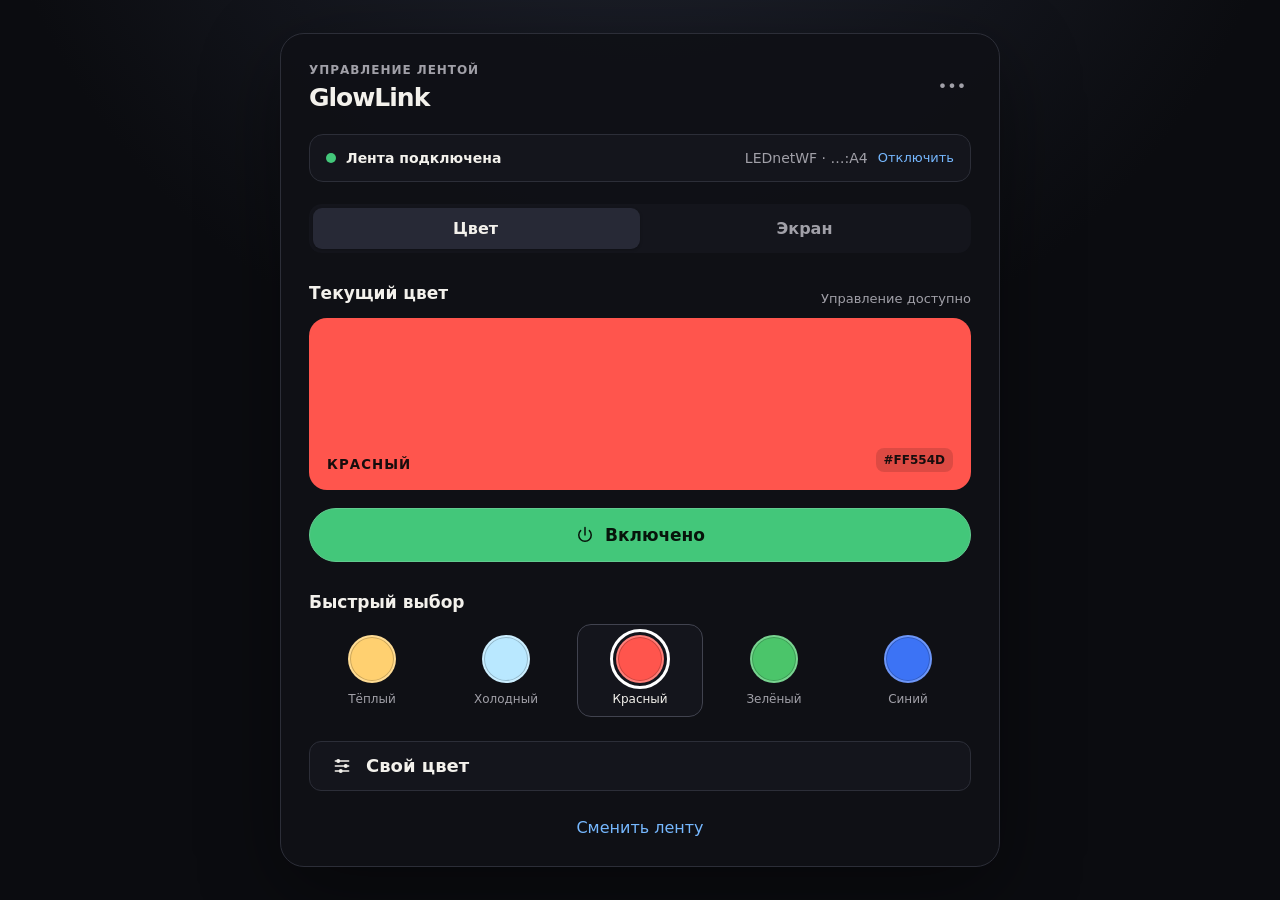
==== docs/mockups/led-control-mvp.html @ 6e4d5024 "feat: brand release as GlowLink" ====
<!doctype html>
<html lang="ru">
<head>
  <meta charset="utf-8">
  <meta name="viewport" content="width=device-width, initial-scale=1">
  <title>GlowLink — полный прототип</title>
  <style>
    :root {
      color-scheme: dark;
      --bg: #0b0c10; --surface: #14151c; --surface-2: #20212a;
      --hover: #1b1d26; --line: #2c2e38; --text: #f3f1ec;
      --muted: #a1a0a8; --accent: #ff554d; --good: #43c77a;
      --blue: #76b8ff; --danger: #ff8d87;
      font-family: "Segoe UI Variable", "Segoe UI", system-ui, sans-serif;
    }
    * { box-sizing: border-box; }
    body {
      min-height: 100vh; margin: 0; display: grid; place-items: center;
      padding: 24px; color: var(--text); overflow-x: hidden;
      background: radial-gradient(circle at 50% -30%, #222633, var(--bg) 50%);
    }
    button, input, select { font: inherit; }
    button { cursor: pointer; }
    button:disabled { cursor: not-allowed; opacity: .45; }
    [hidden] { display: none !important; }
    .app {
      width: min(100%, 720px); min-height: 620px; padding: 28px;
      border: 1px solid var(--line); border-radius: 24px;
      background: rgba(15, 16, 22, .94); box-shadow: 0 24px 80px #0006;
      animation: enter .5s cubic-bezier(.2,.8,.2,1) both;
    }
    .top, .device, .tabs, .power, .presets, .section-head, .device-card,
    .status, .sheet-head, .row, .toggle-row { display: flex; align-items: center; }
    .top, .section-head, .sheet-head, .toggle-row { justify-content: space-between; }
    .top { margin-bottom: 22px; }
    .eyebrow {
      margin: 0 0 3px; color: var(--muted); font-size: 12px; font-weight: 700;
      letter-spacing: .08em; text-transform: uppercase;
    }
    h1 { margin: 0; font-size: 25px; letter-spacing: -.04em; }
    h2 { margin: 0 0 8px; font-size: 22px; letter-spacing: -.025em; }
    h3 { margin: 0; font-size: 17px; }
    p { line-height: 1.45; }
    .lead { max-width: 540px; margin: 0 0 24px; color: var(--muted); }
    .hint { margin: 10px 0 0; color: var(--muted); font-size: 13px; }
    .icon {
      width: 20px; height: 20px; fill: none; stroke: currentColor;
      stroke-width: 1.8; stroke-linecap: round; stroke-linejoin: round;
    }
    .icon-button {
      display: grid; place-items: center; width: 38px; height: 38px; padding: 0;
      border: 0; border-radius: 10px; color: var(--muted); background: transparent;
    }
    .icon-button:hover { color: var(--text); background: var(--surface); }
    .settings { position: relative; }
    .menu {
      position: absolute; z-index: 5; top: 42px; right: 0; width: 235px;
      padding: 6px; border: 1px solid var(--line); border-radius: 12px;
      background: var(--surface-2); box-shadow: 0 12px 32px #0008;
      animation: panel-in .18s ease both;
    }
    .menu button {
      width: 100%; padding: 11px; border: 0; border-radius: 8px;
      color: var(--text); background: transparent; text-align: left;
    }
    .menu button:hover { background: #30323e; }
    .menu .danger-text { color: #ff9d98; }
    .device {
      gap: 10px; min-width: 0; padding: 15px 16px;
      border: 1px solid var(--line); border-radius: 14px; background: var(--surface);
    }
    .dot {
      width: 10px; height: 10px; flex: 0 0 auto; border-radius: 50%;
      background: var(--good); box-shadow: 0 0 0 0 #43c77a77;
      animation: pulse 2.4s ease-out infinite;
    }
    .dot.offline { background: #777985; box-shadow: none; animation: none; }
    .device strong { font-size: 14px; }
    .device span {
      overflow: hidden; margin-left: auto; color: var(--muted);
      text-overflow: ellipsis; white-space: nowrap; font-size: 14px;
    }
    .text-button {
      padding: 0; border: 0; color: var(--blue); background: transparent;
      font-size: 13px;
    }
    .tabs {
      position: relative; gap: 4px; margin: 22px 0 28px; padding: 4px;
      border-radius: 13px; background: var(--surface);
    }
    .tab {
      position: relative; z-index: 1; width: 50%; padding: 11px; border: 0;
      border-radius: 9px; color: var(--muted); background: transparent;
      font-weight: 650;
    }
    .tab.active { color: var(--text); }
    .tab-indicator {
      position: absolute; inset: 4px auto 4px 4px; width: calc(50% - 4px);
      border-radius: 9px; background: #272936; box-shadow: 0 1px 3px #0004;
      transition: transform .3s cubic-bezier(.2,.8,.2,1);
    }
    .tab-indicator.screen { transform: translateX(100%); }
    .view, .panel { animation: panel-in .3s cubic-bezier(.2,.8,.2,1) both; }
    .section-head { gap: 16px; margin-bottom: 12px; }
    .preview {
      height: 172px; display: flex; align-items: end; justify-content: space-between;
      padding: 18px; border-radius: 18px; color: #170d0d;
      background: var(--accent); transition: background .2s, opacity .2s;
    }
    .preview small {
      font-weight: 750; letter-spacing: .08em; text-transform: uppercase;
    }
    .preview-code {
      padding: 5px 8px; border-radius: 8px; background: #0002;
      font-size: 12px; font-weight: 700;
    }
    .power {
      justify-content: center; gap: 10px; width: 100%; margin: 18px 0 30px;
      padding: 16px; border: 1px solid #61cb8f; border-radius: 999px;
      color: #07140b; background: var(--good); font-size: 17px; font-weight: 750;
      transition: transform .2s, background .25s, color .25s, border-color .25s;
    }
    .power:hover { transform: translateY(-2px); }
    .power.off { border-color: var(--line); color: var(--text); background: var(--surface); }
    .presets {
      display: grid; grid-template-columns: repeat(5, minmax(0, 1fr)); gap: 8px;
    }
    .preset {
      display: grid; gap: 9px; justify-items: center; min-width: 0; padding: 10px 4px;
      border: 1px solid transparent; border-radius: 14px; color: var(--muted);
      background: transparent; font-size: 12px; transition: color .2s, background .2s, border-color .2s;
    }
    .swatch {
      width: 48px; height: 48px; border: 2px solid #ffffff40;
      border-radius: 50%; background: var(--swatch); box-shadow: inset 0 0 0 1px #0003;
    }
    .preset:hover, .preset.active { color: var(--text); background: var(--surface); }
    .preset.active { border-color: #41434f; }
    .preset:hover .swatch, .preset.active .swatch {
      outline: 3px solid white; outline-offset: 3px;
    }
    .primary, .secondary, .danger-button {
      width: 100%; min-height: 50px; padding: 13px 16px;
      border-radius: 12px; font-weight: 700;
    }
    .primary { border: 1px solid #82c2ff; color: #07101a; background: var(--blue); }
    .secondary { border: 1px solid var(--line); color: var(--text); background: var(--surface); }
    .danger-button { border: 1px solid #633; color: #ffaaa5; background: #2a1719; }
    .primary:hover { background: #92caff; }
    .secondary:hover { background: var(--hover); }
    .custom {
      display: flex; align-items: center; justify-content: flex-start;
      gap: 14px; margin-top: 24px; padding-inline: 22px;
      font-size: 18px;
    }
    .custom .icon { flex: 0 0 auto; }
    .link {
      display: block; width: fit-content; margin: 26px auto 0;
      border: 0; color: var(--blue); background: transparent;
    }
    .screen-preview {
      margin: 16px 0; color: #fff;
      background: linear-gradient(135deg, #5771b5, #e9ae82);
    }
    .field-group { display: grid; gap: 7px; margin-bottom: 17px; }
    label { color: #d6d4cf; font-size: 14px; font-weight: 650; }
    .field {
      width: 100%; min-height: 48px; padding: 11px 13px;
      border: 1px solid var(--line); border-radius: 11px;
      color: var(--text); background: var(--surface); outline: none;
    }
    .field:focus { border-color: var(--blue); box-shadow: 0 0 0 3px #76b8ff20; }
    .custom-select { position: relative; }
    .select-trigger {
      display: flex; align-items: center; justify-content: space-between; gap: 14px;
      width: 100%; min-height: 50px; padding: 11px 14px;
      border: 1px solid var(--line); border-radius: 12px;
      color: var(--text); background: var(--surface); text-align: left;
      transition: border-color .2s, background .2s, box-shadow .2s;
    }
    .select-trigger:hover { border-color: #454854; background: var(--hover); }
    .select-trigger:focus-visible, .custom-select.open .select-trigger {
      border-color: var(--blue); outline: none; box-shadow: 0 0 0 3px #76b8ff20;
    }
    .select-chevron {
      width: 18px; height: 18px; flex: 0 0 auto; color: #f3f1ec;
      transition: transform .22s cubic-bezier(.2,.8,.2,1);
    }
    .custom-select.open .select-chevron { transform: rotate(180deg); }
    .select-options {
      position: absolute; z-index: 7; top: calc(100% + 8px); left: 0; right: 0;
      display: grid; gap: 3px; padding: 6px;
      border: 1px solid #393b46; border-radius: 13px;
      background: var(--surface-2); box-shadow: 0 18px 42px #000a;
      transform-origin: top; animation: select-in .18s cubic-bezier(.2,.8,.2,1) both;
    }
    .select-option {
      display: flex; align-items: center; justify-content: space-between; gap: 12px;
      width: 100%; min-height: 44px; padding: 10px 11px; border: 0;
      border-radius: 9px; color: var(--text); background: transparent; text-align: left;
    }
    .select-option:hover, .select-option:focus-visible {
      outline: none; background: #30323e;
    }
    .select-option[aria-selected="true"] { color: #b9dcff; }
    .select-check { width: 18px; height: 18px; opacity: 0; color: var(--blue); }
    .select-option[aria-selected="true"] .select-check { opacity: 1; }
    .status {
      gap: 10px; margin: 18px 0; padding: 13px 14px;
      border: 1px solid var(--line); border-radius: 12px;
      color: var(--muted); background: var(--surface); font-size: 14px;
    }
    .status.good { border-color: #285d40; color: #a0e9bc; background: #102219; }
    .status.busy { border-color: #36536d; color: #b8dcff; background: #111e2a; }
    .spinner {
      width: 16px; height: 16px; flex: 0 0 auto;
      border: 2px solid #76b8ff55; border-top-color: var(--blue);
      border-radius: 50%; animation: spin .7s linear infinite;
    }
    .empty-icon {
      display: grid; place-items: center; width: 58px; height: 58px;
      margin: 24px 0 18px; border: 1px solid var(--line);
      border-radius: 18px; color: var(--blue); background: var(--surface);
    }
    .empty-icon .icon, .device-mark .icon { display: block; }
    .device-list { display: grid; gap: 10px; margin: 18px 0; }
    .device-card {
      width: 100%; gap: 13px; padding: 15px; border: 1px solid var(--line);
      border-radius: 14px; color: var(--text); background: var(--surface);
      text-align: left; transition: border-color .2s, background .2s, transform .2s;
    }
    .device-card:hover {
      border-color: #565966; background: var(--hover); transform: translateY(-2px);
    }
    .device-mark {
      display: grid; place-items: center; width: 42px; height: 42px;
      flex: 0 0 auto; border-radius: 12px; color: var(--blue); background: #1b2b3a;
    }
    .device-card strong, .device-card small { display: block; }
    .device-card small { margin-top: 3px; color: var(--muted); }
    .badge {
      margin-left: auto; padding: 5px 8px; border-radius: 999px;
      color: #a0e9bc; background: #183326; font-size: 11px; font-weight: 750;
    }
    .signal { margin-left: auto; color: var(--muted); font-size: 13px; }
    .overlay {
      position: fixed; z-index: 10; inset: 0; display: grid; place-items: center;
      padding: 24px; background: #050609c9; backdrop-filter: blur(7px);
      animation: fade .18s ease both;
    }
    .sheet {
      width: min(100%, 560px); max-height: min(88vh, 720px); overflow: auto;
      padding: 24px; border: 1px solid #393b46; border-radius: 20px;
      background: #111219; box-shadow: 0 24px 80px #000b;
      animation: sheet-in .28s cubic-bezier(.2,.8,.2,1) both;
    }
    .sheet-head { gap: 16px; margin-bottom: 20px; }
    .sheet-head h2 { margin: 0; }
    .exact-grid { display: grid; grid-template-columns: repeat(3, 1fr); gap: 10px; }
    .color-picker-area {
      position: relative; height: 270px; margin-bottom: 18px; overflow: hidden;
      border: 1px solid #ffffff30; border-radius: 15px;
      background-color: hsl(var(--picker-hue, 2) 100% 50%);
      box-shadow: inset 0 0 0 1px #0003; cursor: crosshair;
      touch-action: none; user-select: none;
    }
    .color-picker-area::before, .color-picker-area::after {
      content: ""; position: absolute; inset: 0; pointer-events: none;
    }
    .color-picker-area::before {
      background: linear-gradient(90deg, #fff, transparent);
    }
    .color-picker-area::after {
      background: linear-gradient(0deg, #000, transparent);
    }
    .picker-cursor {
      position: absolute; z-index: 1; left: 70%; top: 0%; width: 22px; height: 22px;
      border: 3px solid #fff; border-radius: 50%; box-shadow: 0 1px 5px #000c;
      transform: translate(-50%, -50%); pointer-events: none;
    }
    .hue-slider {
      height: 18px; margin: 2px 0; border-radius: 999px;
      background: linear-gradient(90deg, #f00, #ff0, #0f0, #0ff, #00f, #f0f, #f00);
      appearance: none; accent-color: transparent;
    }
    .hue-slider::-webkit-slider-thumb {
      width: 22px; height: 22px; border: 3px solid #fff; border-radius: 50%;
      background: transparent; box-shadow: 0 1px 5px #000b; appearance: none;
    }
    .hue-slider::-moz-range-thumb {
      width: 16px; height: 16px; border: 3px solid #fff; border-radius: 50%;
      background: transparent; box-shadow: 0 1px 5px #000b;
    }
    input[type="range"] { width: 100%; accent-color: var(--blue); }
    .toggle-row { gap: 20px; padding: 14px 0; border-top: 1px solid var(--line); }
    .toggle-copy strong, .toggle-copy small { display: block; }
    .toggle-copy small { margin-top: 3px; color: var(--muted); }
    .switch { position: relative; width: 46px; height: 27px; flex: 0 0 auto; }
    .switch input { position: absolute; opacity: 0; }
    .switch span { position: absolute; inset: 0; border-radius: 999px; background: #353743; }
    .switch span::after {
      content: ""; position: absolute; top: 4px; left: 4px; width: 19px;
      height: 19px; border-radius: 50%; background: white; transition: .2s;
    }
    .switch input:checked + span { background: var(--blue); }
    .switch input:checked + span::after { transform: translateX(19px); }
    .diagnostic {
      min-height: 160px; margin: 0 0 18px; padding: 14px; overflow: auto;
      border: 1px solid var(--line); border-radius: 12px;
      color: #c6c8d4; background: #090a0e;
      font: 12px/1.55 "Cascadia Mono", Consolas, monospace; white-space: pre-wrap;
    }
    .confirm { text-align: center; }
    .confirm-icon {
      display: grid; place-items: center; width: 58px; height: 58px;
      margin: 0 auto 16px; border-radius: 18px;
      color: #ff9d98; background: #2a1719;
    }
    .row { gap: 10px; }
    .row > * { flex: 1; }
    .toast {
      position: fixed; z-index: 20; left: 50%; bottom: 24px;
      max-width: calc(100% - 32px); padding: 12px 16px;
      border: 1px solid #356047; border-radius: 12px;
      color: #b4f0ca; background: #14251b; box-shadow: 0 10px 32px #0009;
      transform: translateX(-50%); animation: toast-in .25s ease both;
    }
    @keyframes enter { from { opacity: 0; transform: translateY(16px) scale(.985); } }
    @keyframes panel-in { from { opacity: 0; transform: translateY(8px); } }
    @keyframes sheet-in { from { opacity: 0; transform: translateY(16px) scale(.98); } }
    @keyframes select-in { from { opacity: 0; transform: translateY(-5px) scale(.985); } }
    @keyframes fade { from { opacity: 0; } }
    @keyframes spin { to { transform: rotate(360deg); } }
    @keyframes pulse { 70% { box-shadow: 0 0 0 0 #43c77a77; } 100% { box-shadow: 0 0 0 8px transparent; } }
    @keyframes toast-in { from { opacity: 0; transform: translate(-50%, 10px); } }
    @media (prefers-reduced-motion: reduce) {
      *, *::before, *::after { animation-duration: .01ms !important; transition-duration: .01ms !important; }
    }
    @media (max-width: 520px) {
      body { padding: 0; place-items: stretch; }
      .app { min-height: 100vh; padding: 22px 16px 80px; border: 0; border-radius: 0; }
      .device { flex-wrap: wrap; }
      .device span { width: calc(100% - 20px); margin-left: 20px; }
      .preview { height: 150px; }
      .swatch { width: 40px; height: 40px; }
      .preset { font-size: 11px; }
      .overlay { align-items: end; padding: 0; }
      .sheet { width: 100%; max-height: 92vh; border-radius: 22px 22px 0 0; padding: 22px 16px 28px; }
      .exact-grid { grid-template-columns: 1fr; }
      .badge { display: none; }
    }
  </style>
</head>
<body>
  <main class="app">
    <header class="top">
      <div><p class="eyebrow">Управление лентой</p><h1>GlowLink</h1></div>
      <div class="settings" id="menu-wrap">
        <button class="icon-button" id="more" aria-label="Дополнительные действия" aria-expanded="false">•••</button>
        <div class="menu" id="menu" hidden>
          <button type="button" data-modal="settings">Настройки</button>
          <button type="button" data-modal="diagnostic">Диагностика подключения</button>
          <button type="button" class="danger-text" data-modal="forget">Забыть ленту</button>
        </div>
      </div>
    </header>

    <section class="view" id="control-view">
      <section class="device">
        <i class="dot" id="link-dot"></i><strong id="link-label">Лента подключена</strong>
        <span>LEDnetWF · …:A4</span>
        <button class="text-button" id="connection-toggle">Отключить</button>
      </section>
      <nav class="tabs" aria-label="Режим управления">
        <span class="tab-indicator" id="tab-indicator"></span>
        <button class="tab active" data-tab="color">Цвет</button>
        <button class="tab" data-tab="screen">Экран</button>
      </nav>
      <section class="panel" id="color-panel">
        <div class="section-head"><h3>Текущий цвет</h3><span class="hint">Управление доступно</span></div>
        <div class="preview" id="color-preview">
          <small id="color-name">Красный</small><span class="preview-code" id="color-code">#FF554D</span>
        </div>
        <button class="power" id="power">
          <svg class="icon" viewBox="0 0 24 24"><path d="M12 3v9m5.25-5.25a7.5 7.5 0 1 1-10.5 0"/></svg>
          <span>Включено</span>
        </button>
        <div class="section-head"><h3>Быстрый выбор</h3></div>
        <div class="presets">
          <button class="preset" data-color="#FFD070" data-name="Тёплый"><i class="swatch" style="--swatch:#ffd070"></i>Тёплый</button>
          <button class="preset" data-color="#B9E8FF" data-name="Холодный"><i class="swatch" style="--swatch:#b9e8ff"></i>Холодный</button>
          <button class="preset active" data-color="#FF554D" data-name="Красный"><i class="swatch" style="--swatch:#ff554d"></i>Красный</button>
          <button class="preset" data-color="#4BC56A" data-name="Зелёный"><i class="swatch" style="--swatch:#4bc56a"></i>Зелёный</button>
          <button class="preset" data-color="#3C73F5" data-name="Синий"><i class="swatch" style="--swatch:#3c73f5"></i>Синий</button>
        </div>
        <button class="secondary custom" id="custom-color">
          <svg class="icon" viewBox="0 0 24 24" aria-hidden="true"><path d="M4 6h16M4 12h16M4 18h16M9 6a1.5 1.5 0 1 0-3 0 1.5 1.5 0 0 0 3 0ZM18 12a1.5 1.5 0 1 0-3 0 1.5 1.5 0 0 0 3 0ZM12 18a1.5 1.5 0 1 0-3 0 1.5 1.5 0 0 0 3 0Z"/></svg>
          Свой цвет
        </button>
      </section>
      <section class="panel" id="screen-panel" hidden>
        <h2>Синхронизация с экраном</h2>
        <p class="lead">Лента повторяет средний цвет выбранного монитора — одним цветом, без зон.</p>
        <div class="field-group">
          <label id="monitor-label">Монитор</label>
          <div class="custom-select" id="monitor-select">
            <button class="select-trigger" id="monitor-trigger" type="button" aria-haspopup="listbox" aria-expanded="false" aria-labelledby="monitor-label monitor-value">
              <span id="monitor-value">Основной монитор · 1920 × 1080</span>
              <svg class="icon select-chevron" viewBox="0 0 24 24" aria-hidden="true"><path d="m7 9.5 5 5 5-5"/></svg>
            </button>
            <div class="select-options" id="monitor-options" role="listbox" aria-labelledby="monitor-label" hidden>
              <button class="select-option" type="button" role="option" aria-selected="true" data-value="Основной монитор · 1920 × 1080">
                <span>Основной монитор · 1920 × 1080</span>
                <svg class="icon select-check" viewBox="0 0 24 24" aria-hidden="true"><path d="m5 12.5 4.5 4.5L19 7.5"/></svg>
              </button>
              <button class="select-option" type="button" role="option" aria-selected="false" data-value="Монитор 2 · 2560 × 1440">
                <span>Монитор 2 · 2560 × 1440</span>
                <svg class="icon select-check" viewBox="0 0 24 24" aria-hidden="true"><path d="m5 12.5 4.5 4.5L19 7.5"/></svg>
              </button>
            </div>
          </div>
        </div>
        <div class="preview screen-preview"><small>Средний цвет экрана</small><span class="preview-code">128 · 151 · 184</span></div>
        <button class="power" id="sync">
          <svg class="icon" viewBox="0 0 24 24"><path id="sync-icon" d="m8.25 5.25 9 6.75-9 6.75V5.25Z"/></svg>
          <span>Начать синхронизацию</span>
        </button>
        <p class="hint" id="sync-hint">Во время синхронизации ручной выбор цвета будет недоступен.</p>
      </section>
      <button class="link" id="change-device">Сменить ленту</button>
    </section>

    <section class="view" id="device-view" hidden>
      <button class="text-button" id="device-back">← Вернуться к управлению</button>
      <div class="empty-icon">
        <svg class="icon" viewBox="0 0 24 24" aria-hidden="true"><path d="m7 7 10 10-5 5V2l5 5L7 17"/></svg>
      </div>
      <h2>Подключите ленту</h2>
      <p class="lead">Включите ленту и Bluetooth. Мы покажем подходящие устройства рядом.</p>
      <button class="primary" id="scan">Найти ленту</button>
      <div id="scan-state"></div>
      <div class="device-list" id="device-list" hidden>
        <button class="device-card" data-device="LEDnetWF · …:A4">
          <span class="device-mark"><svg class="icon" viewBox="0 0 24 24" aria-hidden="true"><path d="m7 7 10 10-5 5V2l5 5L7 17"/></svg></span>
          <span><strong>LEDnetWF</strong><small>Уровень сигнала: отличный</small></span>
          <span class="badge">Рекомендуем</span>
        </button>
        <button class="device-card" data-device="ELK-BLEDOM · …:7F">
          <span class="device-mark"><svg class="icon" viewBox="0 0 24 24" aria-hidden="true"><path d="m7 7 10 10-5 5V2l5 5L7 17"/></svg></span>
          <span><strong>ELK-BLEDOM</strong><small>Уровень сигнала: хороший</small></span>
          <span class="signal">−62 dBm</span>
        </button>
        <button class="device-card" data-device="Unknown · …:2C">
          <span class="device-mark"><svg class="icon" viewBox="0 0 24 24" aria-hidden="true"><path d="m7 7 10 10-5 5V2l5 5L7 17"/></svg></span>
          <span><strong>Неизвестное устройство</strong><small>Может не поддерживаться</small></span>
          <span class="signal">−79 dBm</span>
        </button>
      </div>
      <button class="secondary" id="scan-again" hidden>Искать снова</button>
    </section>
  </main>

  <div class="overlay" id="overlay" hidden>
    <section class="sheet" id="sheet" role="dialog" aria-modal="true"></section>
  </div>
  <div class="toast" id="toast" hidden></div>

  <template id="settings-template">
    <div class="sheet-head"><div><p class="eyebrow">Служебное</p><h2>Настройки</h2></div><button class="icon-button close">✕</button></div>
    <div class="field-group"><label>Время поиска, сек.</label><input class="field" type="number" value="8"><span class="hint">Сколько ждать появления лент рядом.</span></div>
    <div class="field-group"><label>Время подключения, сек.</label><input class="field" type="number" value="12"><span class="hint">Увеличьте, если лента отвечает не сразу.</span></div>
    <div class="toggle-row">
      <span class="toggle-copy"><strong>Подробная диагностика</strong><small>Добавлять сведения GATT после команд</small></span>
      <label class="switch"><input type="checkbox"><span></span></label>
    </div>
    <button class="primary" data-action="save">Сохранить настройки</button>
  </template>
  <template id="diagnostic-template">
    <div class="sheet-head"><div><p class="eyebrow">Подключение</p><h2>Диагностика</h2></div><button class="icon-button close">✕</button></div>
    <p class="lead">Технические данные помогают понять, куда приложение отправляет команды.</p>
    <pre class="diagnostic">Устройство: LEDnetWF (…:A4)
Состояние: подключено
Сервис: 0000fff0-0000-1000-8000-00805f9b34fb
Запись: 0000fff3-0000-1000-8000-00805f9b34fb
Последняя команда: RGB 255, 85, 77
Ответ: запись выполнена</pre>
    <button class="secondary" data-action="refresh">Обновить данные</button>
  </template>
  <template id="forget-template">
    <div class="confirm">
      <div class="confirm-icon">!</div><h2>Забыть эту ленту?</h2>
      <p class="lead">LEDnetWF будет удалена из приложения. Чтобы управлять ей снова, потребуется новый поиск.</p>
      <div class="row"><button class="secondary close">Отмена</button><button class="danger-button" data-action="forget">Забыть ленту</button></div>
    </div>
  </template>
  <template id="color-template">
    <div class="sheet-head"><div><p class="eyebrow">Точная настройка</p><h2>Свой цвет</h2></div><button class="icon-button close">✕</button></div>
    <p class="lead">Водите по полю: по горизонтали меняется насыщенность, по вертикали — яркость.</p>
    <div class="color-picker-area" id="picker-area" role="slider" tabindex="0" aria-label="Цветовое поле" aria-valuetext="Красный">
      <span class="picker-cursor" id="picker-cursor"></span>
    </div>
    <div class="field-group"><label for="hue">Оттенок</label><input class="hue-slider" id="hue" type="range" min="0" max="360" value="2"></div>
    <div class="exact-grid">
      <div class="field-group"><label>R</label><input class="field rgb" type="number" min="0" max="255" value="255"></div>
      <div class="field-group"><label>G</label><input class="field rgb" type="number" min="0" max="255" value="85"></div>
      <div class="field-group"><label>B</label><input class="field rgb" type="number" min="0" max="255" value="77"></div>
    </div>
    <div class="field-group"><label>HEX</label><input class="field" id="hex" value="#FF554D" maxlength="7"></div>
    <div class="row"><button class="secondary close">Отмена</button><button class="primary" data-action="apply">Применить цвет</button></div>
  </template>

  <script>
    const $ = (selector, root = document) => root.querySelector(selector);
    const $$ = (selector, root = document) => [...root.querySelectorAll(selector)];
    const controlView = $('#control-view');
    const deviceView = $('#device-view');
    const menu = $('#menu');
    const more = $('#more');
    const overlay = $('#overlay');
    const sheet = $('#sheet');
    const toast = $('#toast');
    const monitorSelect = $('#monitor-select');
    const monitorTrigger = $('#monitor-trigger');
    const monitorOptions = $('#monitor-options');
    const colorStorageKey = 'glowlink-mockup-current-color';
    let toastTimer;

    function notify(text) {
      clearTimeout(toastTimer);
      toast.textContent = text;
      toast.hidden = false;
      toastTimer = setTimeout(() => { toast.hidden = true; }, 2200);
    }
    function showView(name) {
      controlView.hidden = name !== 'control';
      deviceView.hidden = name !== 'device';
      $('#menu-wrap').hidden = name !== 'control';
    }
    function setColor(hex, name = 'Свой цвет', persist = true) {
      hex = hex.toUpperCase();
      $('#color-preview').style.background = hex;
      $('#color-name').textContent = name;
      $('#color-code').textContent = hex;
      $$('.preset').forEach((button) => button.classList.toggle('active', button.dataset.color === hex));
      if (persist) {
        try { localStorage.setItem(colorStorageKey, JSON.stringify({ hex, name })); } catch (_) { /* prototype remains usable without storage */ }
      }
    }
    try {
      const savedColor = JSON.parse(localStorage.getItem(colorStorageKey));
      if (savedColor && /^#[0-9a-f]{6}$/i.test(savedColor.hex)) setColor(savedColor.hex, savedColor.name, false);
    } catch (_) { /* ignore malformed saved prototype data */ }
    function closeModal() { overlay.hidden = true; }
    function openModal(name) {
      sheet.replaceChildren($(`#${name}-template`).content.cloneNode(true));
      overlay.hidden = false;
      menu.hidden = true;
      $('.close', sheet)?.addEventListener('click', closeModal);
      if (name === 'settings') $('[data-action="save"]', sheet).onclick = () => { closeModal(); notify('Настройки сохранены'); };
      if (name === 'diagnostic') $('[data-action="refresh"]', sheet).onclick = (event) => { event.currentTarget.textContent = 'Данные обновлены'; notify('Диагностика обновлена'); };
      if (name === 'forget') $('[data-action="forget"]', sheet).onclick = () => { closeModal(); showView('device'); notify('Лента забыта'); };
      if (name === 'color') bindColorModal();
    }
    function bindColorModal() {
      const rgb = $$('.rgb', sheet);
      const hex = $('#hex', sheet);
      const area = $('#picker-area', sheet);
      const cursor = $('#picker-cursor', sheet);
      const hue = $('#hue', sheet);
      let saturation = .7;
      let value = 1;
      const clamp = (value) => Math.max(0, Math.min(255, Number(value) || 0));
      const toHex = () => '#' + rgb.map((input) => clamp(input.value).toString(16).padStart(2, '0')).join('').toUpperCase();
      const hsvToRgb = (h, s, v) => {
        const c = v * s;
        const x = c * (1 - Math.abs((h / 60) % 2 - 1));
        const m = v - c;
        const parts = h < 60 ? [c, x, 0] : h < 120 ? [x, c, 0] :
          h < 180 ? [0, c, x] : h < 240 ? [0, x, c] :
          h < 300 ? [x, 0, c] : [c, 0, x];
        return parts.map((part) => Math.round((part + m) * 255));
      };
      const rgbToHsv = (red, green, blue) => {
        const [r, g, b] = [red, green, blue].map((item) => clamp(item) / 255);
        const max = Math.max(r, g, b);
        const min = Math.min(r, g, b);
        const delta = max - min;
        let h = 0;
        if (delta && max === r) h = 60 * (((g - b) / delta) % 6);
        else if (delta && max === g) h = 60 * ((b - r) / delta + 2);
        else if (delta) h = 60 * ((r - g) / delta + 4);
        return [(h + 360) % 360, max ? delta / max : 0, max];
      };
      const paintArea = () => {
        area.style.setProperty('--picker-hue', hue.value);
        cursor.style.left = `${saturation * 100}%`;
        cursor.style.top = `${(1 - value) * 100}%`;
        area.setAttribute('aria-valuetext', hex.value.toUpperCase());
      };
      const applyHsv = () => {
        const selected = hsvToRgb(Number(hue.value), saturation, value);
        selected.forEach((channel, index) => { rgb[index].value = channel; });
        hex.value = toHex();
        paintArea();
      };
      const applyRgb = (channels) => {
        const [h, s, v] = rgbToHsv(...channels);
        if (s > 0) hue.value = Math.round(h);
        saturation = s;
        value = v;
        hex.value = toHex();
        paintArea();
      };
      const pickAt = (clientX, clientY) => {
        const bounds = area.getBoundingClientRect();
        saturation = Math.max(0, Math.min(1, (clientX - bounds.left) / bounds.width));
        value = 1 - Math.max(0, Math.min(1, (clientY - bounds.top) / bounds.height));
        applyHsv();
      };
      area.addEventListener('pointerdown', (event) => {
        area.setPointerCapture(event.pointerId);
        pickAt(event.clientX, event.clientY);
      });
      area.addEventListener('pointermove', (event) => {
        if (area.hasPointerCapture(event.pointerId)) pickAt(event.clientX, event.clientY);
      });
      area.addEventListener('keydown', (event) => {
        const step = event.shiftKey ? .05 : .01;
        if (event.key === 'ArrowLeft') saturation = Math.max(0, saturation - step);
        else if (event.key === 'ArrowRight') saturation = Math.min(1, saturation + step);
        else if (event.key === 'ArrowUp') value = Math.min(1, value + step);
        else if (event.key === 'ArrowDown') value = Math.max(0, value - step);
        else return;
        event.preventDefault();
        applyHsv();
      });
      hue.oninput = applyHsv;
      rgb.forEach((input) => input.oninput = () => applyRgb(rgb.map((item) => item.value)));
      hex.oninput = () => {
        if (!/^#[0-9a-f]{6}$/i.test(hex.value)) return;
        const channels = [1, 3, 5].map((index) => parseInt(hex.value.slice(index, index + 2), 16));
        channels.forEach((channel, index) => { rgb[index].value = channel; });
        applyRgb(channels);
      };
      applyRgb(rgb.map((input) => input.value));
      $('[data-action="apply"]', sheet).onclick = () => {
        setColor(/^#[0-9a-f]{6}$/i.test(hex.value) ? hex.value : toHex());
        closeModal(); notify('Цвет применён');
      };
    }

    $$('.tab').forEach((tab) => tab.onclick = () => {
      const color = tab.dataset.tab === 'color';
      $$('.tab').forEach((item) => item.classList.toggle('active', item === tab));
      $('#tab-indicator').classList.toggle('screen', !color);
      $('#color-panel').hidden = !color;
      $('#screen-panel').hidden = color;
    });
    $$('.preset').forEach((button) => button.onclick = () => setColor(button.dataset.color, button.dataset.name));
    function closeMonitorSelect() {
      monitorSelect.classList.remove('open');
      monitorOptions.hidden = true;
      monitorTrigger.setAttribute('aria-expanded', 'false');
    }
    monitorTrigger.onclick = () => {
      const open = !monitorSelect.classList.contains('open');
      closeMonitorSelect();
      if (open) {
        monitorSelect.classList.add('open');
        monitorOptions.hidden = false;
        monitorTrigger.setAttribute('aria-expanded', 'true');
      }
    };
    $$('.select-option', monitorOptions).forEach((option) => option.onclick = () => {
      $$('.select-option', monitorOptions).forEach((item) => item.setAttribute('aria-selected', String(item === option)));
      $('#monitor-value').textContent = option.dataset.value;
      closeMonitorSelect();
      monitorTrigger.focus();
      notify('Монитор выбран');
    });
    monitorSelect.onkeydown = (event) => {
      const options = $$('.select-option', monitorOptions);
      const current = options.indexOf(document.activeElement);
      if (event.key === 'Escape') { closeMonitorSelect(); monitorTrigger.focus(); }
      if (event.key === 'ArrowDown') {
        event.preventDefault();
        if (monitorOptions.hidden) monitorTrigger.click();
        options[Math.min(current + 1, options.length - 1)].focus();
      }
      if (event.key === 'ArrowUp' && !monitorOptions.hidden) {
        event.preventDefault();
        options[Math.max(current - 1, 0)].focus();
      }
    };
    $('#custom-color').onclick = () => openModal('color');
    $('#power').onclick = () => {
      const off = $('#power').classList.toggle('off');
      $('#power span').textContent = off ? 'Выключено' : 'Включено';
      $('#color-preview').style.opacity = off ? '.25' : '1';
      notify(off ? 'Лента выключена' : 'Команда включения отправлена');
    };
    $('#sync').onclick = () => {
      const running = $('#sync').classList.toggle('off');
      $('#sync span').textContent = running ? 'Остановить синхронизацию' : 'Начать синхронизацию';
      $('#sync-icon').setAttribute('d', running ? 'M6 6h12v12H6V6Z' : 'm8.25 5.25 9 6.75-9 6.75V5.25Z');
      monitorTrigger.disabled = running;
      if (running) closeMonitorSelect();
      $('#sync-hint').textContent = running ? 'Идёт захват экрана. Ручной выбор цвета временно недоступен.' : 'Во время синхронизации ручной выбор цвета будет недоступен.';
      notify(running ? 'Синхронизация запущена' : 'Синхронизация остановлена');
    };
    $('#connection-toggle').onclick = () => {
      const offline = $('#link-dot').classList.toggle('offline');
      $('#link-label').textContent = offline ? 'Лента не подключена' : 'Лента подключена';
      $('#connection-toggle').textContent = offline ? 'Подключить' : 'Отключить';
      notify(offline ? 'Лента отключена' : 'Подключение восстановлено');
    };
    more.onclick = () => { menu.hidden = !menu.hidden; more.setAttribute('aria-expanded', String(!menu.hidden)); };
    $$('[data-modal]').forEach((button) => button.onclick = () => openModal(button.dataset.modal));
    document.addEventListener('click', (event) => {
      if (!$('#menu-wrap').contains(event.target)) menu.hidden = true;
      if (!monitorSelect.contains(event.target)) closeMonitorSelect();
    });
    overlay.onclick = (event) => { if (event.target === overlay) closeModal(); };
    document.addEventListener('keydown', (event) => { if (event.key === 'Escape') closeModal(); });
    $('#change-device').onclick = () => showView('device');
    $('#device-back').onclick = () => showView('control');

    function scan() {
      $('#scan').hidden = true; $('#device-list').hidden = true; $('#scan-again').hidden = true;
      $('#scan-state').innerHTML = '<div class="status busy"><i class="spinner"></i><span><strong>Ищем ленты…</strong><br>Обычно это занимает несколько секунд.</span></div>';
      setTimeout(() => {
        $('#scan-state').innerHTML = '<div class="status good"><span>✓</span><span>Найдено 3 устройства. Выберите свою ленту.</span></div>';
        $('#device-list').hidden = false; $('#scan-again').hidden = false;
      }, 900);
    }
    $('#scan').onclick = $('#scan-again').onclick = scan;
    $$('.device-card').forEach((card) => card.onclick = () => {
      $('#scan-state').innerHTML = `<div class="status busy"><i class="spinner"></i><span>Подключаемся к ${card.dataset.device}…</span></div>`;
      $('#device-list').hidden = true;
      setTimeout(() => { showView('control'); notify('Лента подключена'); }, 800);
    });
  </script>
</body>
</html>
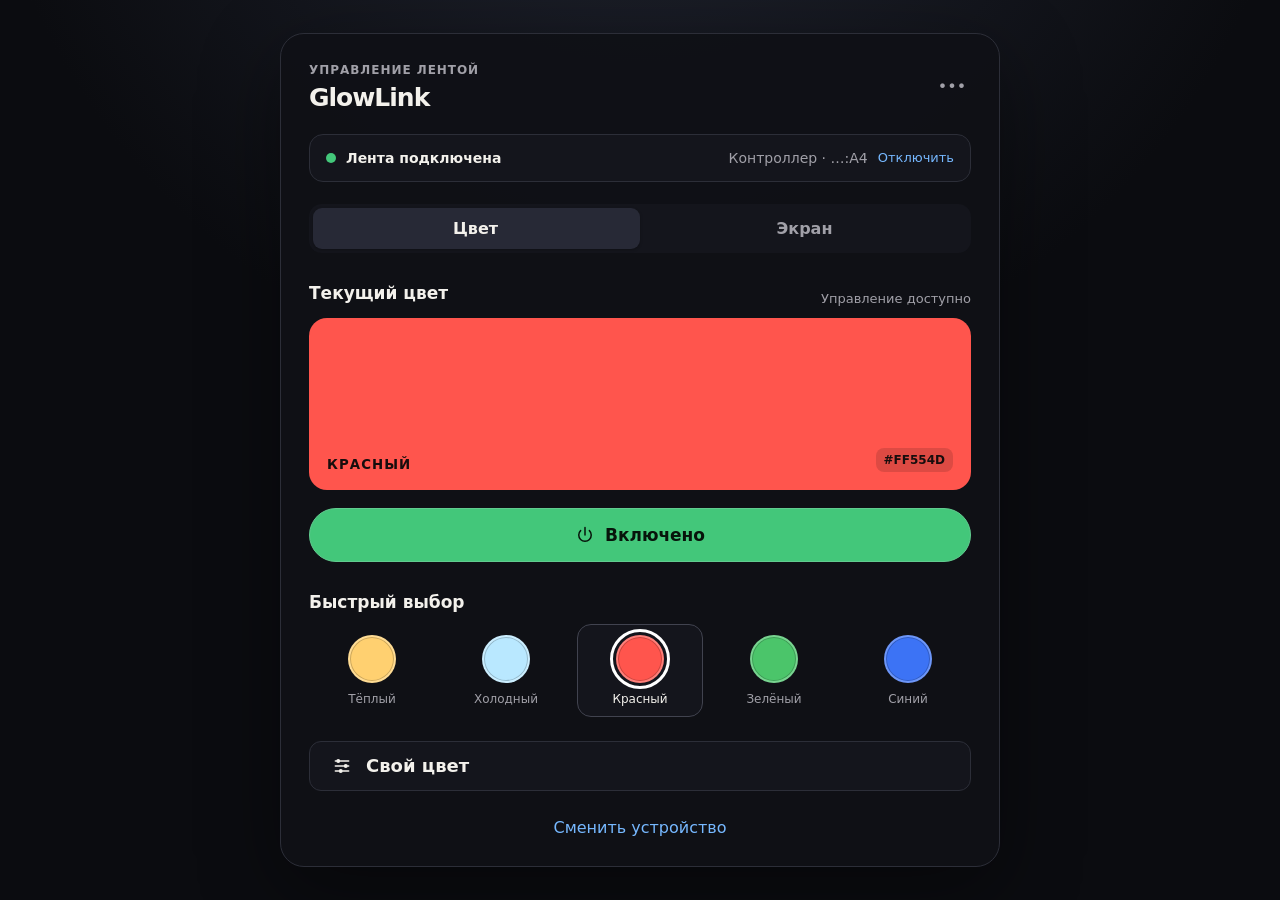
==== commit c1650563: "feat: finalize layered architecture" ====
--- a/docs/mockups/led-control-mvp.html
+++ b/docs/mockups/led-control-mvp.html
@@ -360,7 +360,7 @@
         <div class="menu" id="menu" hidden>
           <button type="button" data-modal="settings">Настройки</button>
           <button type="button" data-modal="diagnostic">Диагностика подключения</button>
-          <button type="button" class="danger-text" data-modal="forget">Забыть ленту</button>
+          <button type="button" class="danger-text" data-modal="forget">Забыть устройство</button>
         </div>
       </div>
     </header>
@@ -368,7 +368,7 @@
     <section class="view" id="control-view">
       <section class="device">
         <i class="dot" id="link-dot"></i><strong id="link-label">Лента подключена</strong>
-        <span>LEDnetWF · …:A4</span>
+        <span>Контроллер · …:A4</span>
         <button class="text-button" id="connection-toggle">Отключить</button>
       </section>
       <nav class="tabs" aria-label="Режим управления">
@@ -427,7 +427,7 @@
         </button>
         <p class="hint" id="sync-hint">Во время синхронизации ручной выбор цвета будет недоступен.</p>
       </section>
-      <button class="link" id="change-device">Сменить ленту</button>
+      <button class="link" id="change-device">Сменить устройство</button>
     </section>
 
     <section class="view" id="device-view" hidden>
@@ -435,14 +435,14 @@
       <div class="empty-icon">
         <svg class="icon" viewBox="0 0 24 24" aria-hidden="true"><path d="m7 7 10 10-5 5V2l5 5L7 17"/></svg>
       </div>
-      <h2>Подключите ленту</h2>
-      <p class="lead">Включите ленту и Bluetooth. Мы покажем подходящие устройства рядом.</p>
-      <button class="primary" id="scan">Найти ленту</button>
+      <h2>Подключите контроллер</h2>
+      <p class="lead">Включите RGB-подсветку и Bluetooth. Мы покажем устройства рядом.</p>
+      <button class="primary" id="scan">Найти устройства</button>
       <div id="scan-state"></div>
       <div class="device-list" id="device-list" hidden>
-        <button class="device-card" data-device="LEDnetWF · …:A4">
+        <button class="device-card" data-device="Контроллер · …:A4">
           <span class="device-mark"><svg class="icon" viewBox="0 0 24 24" aria-hidden="true"><path d="m7 7 10 10-5 5V2l5 5L7 17"/></svg></span>
-          <span><strong>LEDnetWF</strong><small>Уровень сигнала: отличный</small></span>
+          <span><strong>Контроллер</strong><small>Уровень сигнала: отличный</small></span>
           <span class="badge">Рекомендуем</span>
         </button>
         <button class="device-card" data-device="ELK-BLEDOM · …:7F">
@@ -468,7 +468,7 @@
   <template id="settings-template">
     <div class="sheet-head"><div><p class="eyebrow">Служебное</p><h2>Настройки</h2></div><button class="icon-button close">✕</button></div>
     <div class="field-group"><label>Время поиска, сек.</label><input class="field" type="number" value="8"><span class="hint">Сколько ждать появления лент рядом.</span></div>
-    <div class="field-group"><label>Время подключения, сек.</label><input class="field" type="number" value="12"><span class="hint">Увеличьте, если лента отвечает не сразу.</span></div>
+    <div class="field-group"><label>Время подключения, сек.</label><input class="field" type="number" value="12"><span class="hint">Увеличьте, если контроллер отвечает не сразу.</span></div>
     <div class="toggle-row">
       <span class="toggle-copy"><strong>Подробная диагностика</strong><small>Добавлять сведения GATT после команд</small></span>
       <label class="switch"><input type="checkbox"><span></span></label>
@@ -478,7 +478,7 @@
   <template id="diagnostic-template">
     <div class="sheet-head"><div><p class="eyebrow">Подключение</p><h2>Диагностика</h2></div><button class="icon-button close">✕</button></div>
     <p class="lead">Технические данные помогают понять, куда приложение отправляет команды.</p>
-    <pre class="diagnostic">Устройство: LEDnetWF (…:A4)
+    <pre class="diagnostic">Устройство: Контроллер (…:A4)
 Состояние: подключено
 Сервис: 0000fff0-0000-1000-8000-00805f9b34fb
 Запись: 0000fff3-0000-1000-8000-00805f9b34fb
@@ -488,9 +488,9 @@
   </template>
   <template id="forget-template">
     <div class="confirm">
-      <div class="confirm-icon">!</div><h2>Забыть эту ленту?</h2>
-      <p class="lead">LEDnetWF будет удалена из приложения. Чтобы управлять ей снова, потребуется новый поиск.</p>
-      <div class="row"><button class="secondary close">Отмена</button><button class="danger-button" data-action="forget">Забыть ленту</button></div>
+      <div class="confirm-icon">!</div><h2>Забыть это устройство?</h2>
+      <p class="lead">Устройство будет удалено из приложения. Чтобы управлять им снова, потребуется новый поиск.</p>
+      <div class="row"><button class="secondary close">Отмена</button><button class="danger-button" data-action="forget">Забыть устройство</button></div>
     </div>
   </template>
   <template id="color-template">
@@ -571,51 +571,19 @@
       let value = 1;
       const clamp = (value) => Math.max(0, Math.min(255, Number(value) || 0));
       const toHex = () => '#' + rgb.map((input) => clamp(input.value).toString(16).padStart(2, '0')).join('').toUpperCase();
-      const hsvToRgb = (h, s, v) => {
-        const c = v * s;
-        const x = c * (1 - Math.abs((h / 60) % 2 - 1));
-        const m = v - c;
-        const parts = h < 60 ? [c, x, 0] : h < 120 ? [x, c, 0] :
-          h < 180 ? [0, c, x] : h < 240 ? [0, x, c] :
-          h < 300 ? [x, 0, c] : [c, 0, x];
-        return parts.map((part) => Math.round((part + m) * 255));
-      };
-      const rgbToHsv = (red, green, blue) => {
-        const [r, g, b] = [red, green, blue].map((item) => clamp(item) / 255);
-        const max = Math.max(r, g, b);
-        const min = Math.min(r, g, b);
-        const delta = max - min;
-        let h = 0;
-        if (delta && max === r) h = 60 * (((g - b) / delta) % 6);
-        else if (delta && max === g) h = 60 * ((b - r) / delta + 2);
-        else if (delta) h = 60 * ((r - g) / delta + 4);
-        return [(h + 360) % 360, max ? delta / max : 0, max];
-      };
       const paintArea = () => {
         area.style.setProperty('--picker-hue', hue.value);
         cursor.style.left = `${saturation * 100}%`;
         cursor.style.top = `${(1 - value) * 100}%`;
         area.setAttribute('aria-valuetext', hex.value.toUpperCase());
       };
-      const applyHsv = () => {
-        const selected = hsvToRgb(Number(hue.value), saturation, value);
-        selected.forEach((channel, index) => { rgb[index].value = channel; });
+      const applyRgb = (channels) => {
         hex.value = toHex();
-        paintArea();
-      };
-      const applyRgb = (channels) => {
-        const [h, s, v] = rgbToHsv(...channels);
-        if (s > 0) hue.value = Math.round(h);
-        saturation = s;
-        value = v;
-        hex.value = toHex();
-        paintArea();
       };
       const pickAt = (clientX, clientY) => {
         const bounds = area.getBoundingClientRect();
         saturation = Math.max(0, Math.min(1, (clientX - bounds.left) / bounds.width));
         value = 1 - Math.max(0, Math.min(1, (clientY - bounds.top) / bounds.height));
-        applyHsv();
       };
       area.addEventListener('pointerdown', (event) => {
         area.setPointerCapture(event.pointerId);
@@ -632,9 +600,7 @@
         else if (event.key === 'ArrowDown') value = Math.max(0, value - step);
         else return;
         event.preventDefault();
-        applyHsv();
       });
-      hue.oninput = applyHsv;
       rgb.forEach((input) => input.oninput = () => applyRgb(rgb.map((item) => item.value)));
       hex.oninput = () => {
         if (!/^#[0-9a-f]{6}$/i.test(hex.value)) return;
